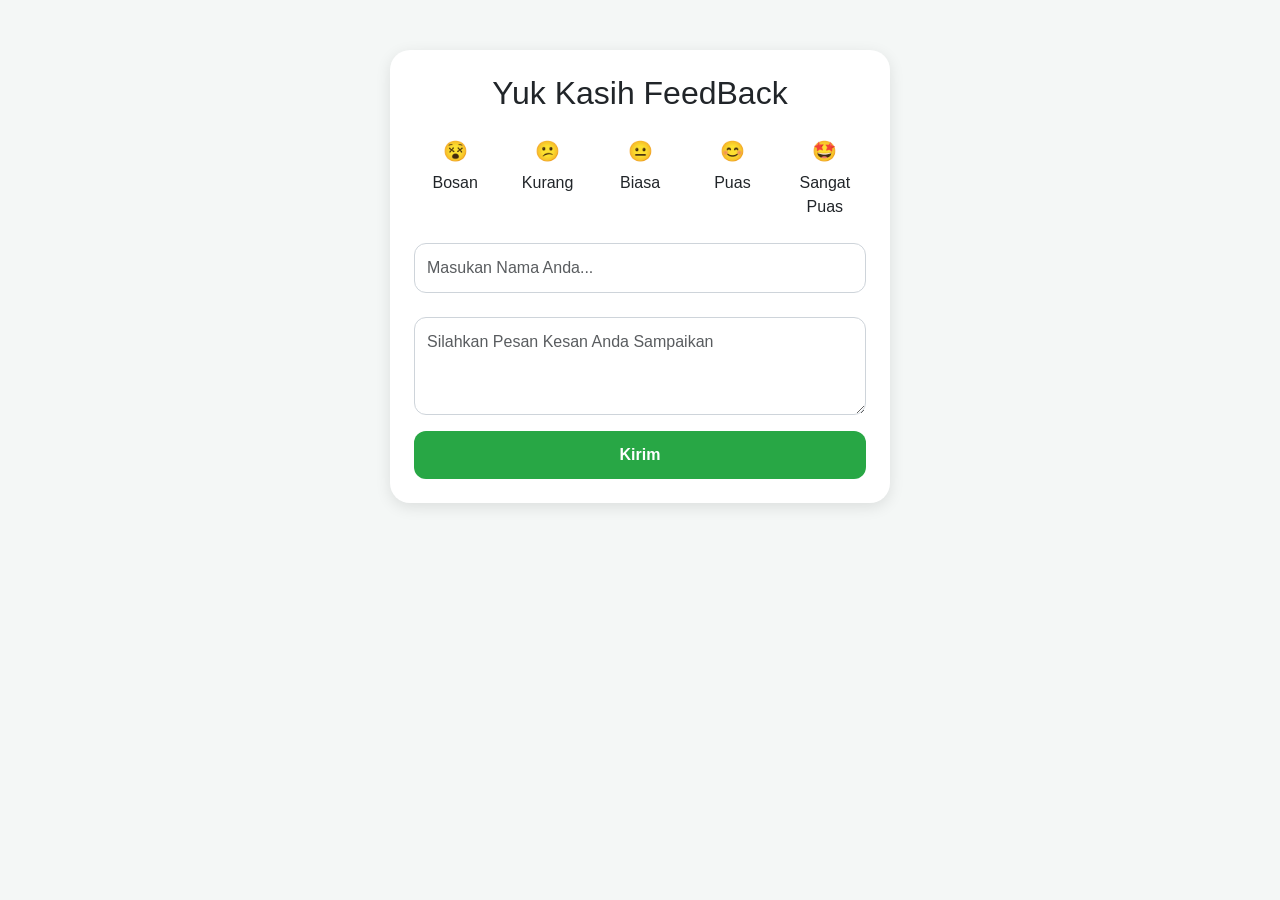
==== referensi.html @ 3b0bbf5f "saya membuat referensi tampilan ui" ====
<!doctype html>
<html lang="en">
  <head>
    <meta charset="UTF-8" />
    <meta name="viewport" content="width=device-width, initial-scale=1.0" />
    <title>Form reaction</title>
    <link href="https://cdn.jsdelivr.net/npm/bootstrap@5.3.0/dist/css/bootstrap.min.css" rel="stylesheet" />
    <link rel="stylesheet" href="style.css" />
  </head>
  <body>
    <div class="container">
      <div class="card form-container p-4 shadow-sm mx-auto">
        <h2 class="text-center mb-4">Yuk Kasih FeedBack</h2>

        <form action="" method="post">
          <div class="emoji-group mb-4">
            <!-- emoji 1 -->
            <input type="radio" class="btn-check" name="rating" id="r1" />
            <label for="r1" class="emoji-label"><span>😵</span>Bosan</label>
            <!-- emoji 2 -->
            <input type="radio" class="btn-check" name="rating" id="r2" />
            <label for="r2" class="emoji-label"><span>😕</span>Kurang</label>
            <!-- emojii 3 -->
            <input type="radio" class="btn-check" name="rating" id="r3" />
            <label for="r3" class="emoji-label"><span>😐</span>Biasa</label>
            <!-- emoji 4 -->
            <input type="radio" class="btn-check" name="rating" id="r4" />
            <label for="r4" class="emoji-label"><span>😊</span>Puas</label>
            <!-- emoji 5 -->
            <input type="radio" class="btn-check" name="rating" id="r5" />
            <label for="r5" class="emoji-label"><span>🤩</span>Sangat Puas</label>
          </div>
          <input type="text" class="form-control mb-4" placeholder="Masukan Nama Anda...">
          <textarea class="form-control mb-3" rows="3" placeholder="Silahkan Pesan Kesan Anda Sampaikan"></textarea>
          <button type="submit" class="btn-custom">Kirim</button>
        </form>
      </div>
    </div>
  </body>
</html>
---- style.css ----
* {
  margin: 0;
  padding: 0;
  font-family: sans-serif;
  box-sizing: border-box;
}

body {
  background-color: #f4f7f6;
  padding-top: 50px;
}

.form-container {
    max-width: 500px;
    border-radius: 20px;
    border: none;
    box-shadow: 0 4px 15px rgba(0,0,0,0.1) !important;
}
.emoji-group {
    display: flex;
    justify-content: space-between;
    gap: 10px;
}

.emoji-label {
    cursor: pointer;
    text-align: center;
    border-radius: 15px;
    transition: all 0.3s ease;
    flex: 1;
    font-size: 16px;
}
.btn-check:checked + .emoji-label {
    background-color: #e8f5e9;
    color: #28a745;
    font-weight: bold;
    border: 1px solid #28a745;
}

.emoji-label span {
    font-size: 20px;
    display: block;
    margin-bottom: 5px;
}

.form-control {
    border-radius: 12px;
    padding: 12px;
    border: 1px solid #ced4da;
}
.btn-custom {
    width: 100%;
    padding: 12px;
    background-color: #28a745;
    color: white;
    border: none;
    border-radius: 12px;
    font-weight: 600;
    transition: 0.3s;
}

.btn-custom:hover {
    background-color: #218838;
}
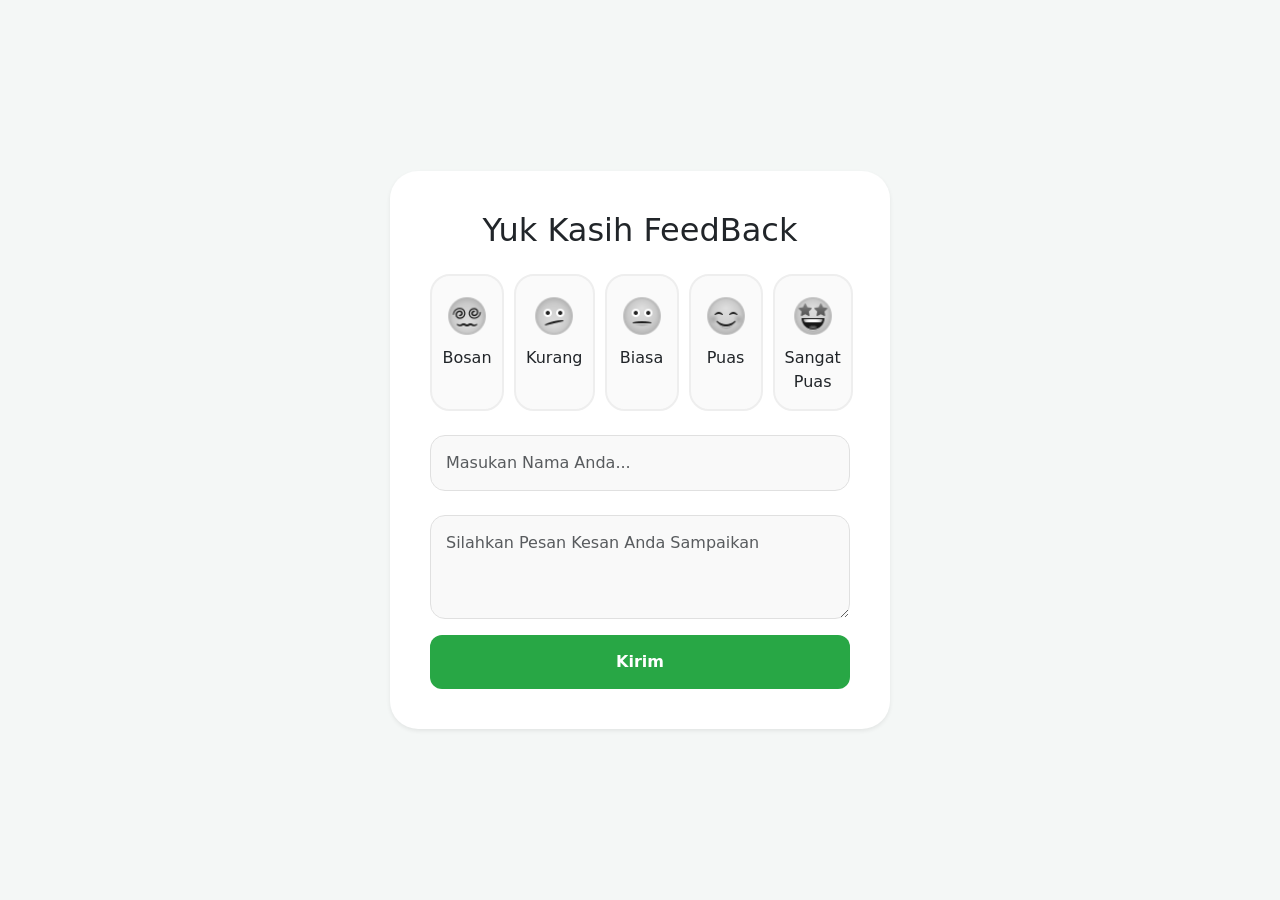
==== commit 0239db8b: "update Ui referensi" ====
--- a/referensi.html
+++ b/referensi.html
@@ -4,6 +4,8 @@
     <meta charset="UTF-8" />
     <meta name="viewport" content="width=device-width, initial-scale=1.0" />
     <title>Form reaction</title>
+    <link href="https://fonts.googleapis.com/css2?family=Material+Symbols+Outlined" rel="stylesheet" />
+    <link href="https://fonts.googleapis.com/css2?family=Poppins:wght@400;600&display=swap" rel="stylesheet" />
     <link href="https://cdn.jsdelivr.net/npm/bootstrap@5.3.0/dist/css/bootstrap.min.css" rel="stylesheet" />
     <link rel="stylesheet" href="style.css" />
   </head>
@@ -16,21 +18,21 @@
           <div class="emoji-group mb-4">
             <!-- emoji 1 -->
             <input type="radio" class="btn-check" name="rating" id="r1" />
-            <label for="r1" class="emoji-label"><span>😵</span>Bosan</label>
+            <label for="r1" class="emoji-label"><img src="assets/img/bosan.png" alt="" />Bosan</label>
             <!-- emoji 2 -->
             <input type="radio" class="btn-check" name="rating" id="r2" />
-            <label for="r2" class="emoji-label"><span>😕</span>Kurang</label>
+            <label for="r2" class="emoji-label"><img src="assets/img/kurang.png" alt="" />Kurang</label>
             <!-- emojii 3 -->
             <input type="radio" class="btn-check" name="rating" id="r3" />
-            <label for="r3" class="emoji-label"><span>😐</span>Biasa</label>
+            <label for="r3" class="emoji-label"><img src="assets/img/biasa.png" alt="" />Biasa</label>
             <!-- emoji 4 -->
             <input type="radio" class="btn-check" name="rating" id="r4" />
-            <label for="r4" class="emoji-label"><span>😊</span>Puas</label>
+            <label for="r4" class="emoji-label"><img src="assets/img/Puas.png" alt="" />Puas</label>
             <!-- emoji 5 -->
             <input type="radio" class="btn-check" name="rating" id="r5" />
-            <label for="r5" class="emoji-label"><span>🤩</span>Sangat Puas</label>
+            <label for="r5" class="emoji-label"><img src="assets/img/sangat-puas.png" alt="" />Sangat Puas</label>
           </div>
-          <input type="text" class="form-control mb-4" placeholder="Masukan Nama Anda...">
+          <input type="text" class="form-control mb-4" placeholder="Masukan Nama Anda..." />
           <textarea class="form-control mb-3" rows="3" placeholder="Silahkan Pesan Kesan Anda Sampaikan"></textarea>
           <button type="submit" class="btn-custom">Kirim</button>
         </form>
--- a/style.css
+++ b/style.css
@@ -1,64 +1,92 @@
-* {
-  margin: 0;
-  padding: 0;
-  font-family: sans-serif;
-  box-sizing: border-box;
-}
-
 body {
   background-color: #f4f7f6;
-  padding-top: 50px;
+  padding: 10px;
+  min-height: 100vh;
+  display: flex;
+  justify-content: center;
+  align-items: center;
 }
 
 .form-container {
-    max-width: 500px;
-    border-radius: 20px;
-    border: none;
-    box-shadow: 0 4px 15px rgba(0,0,0,0.1) !important;
+  max-width: 500px;
+  width: 100%;
+  background: white;
+  margin: 0 auto;
+  border-radius: 28px;
+  border: none;
+  padding: 40px !important;
+  box-shadow: 0 15px 35px rgba(0, 0, 0, 0.1);
 }
 .emoji-group {
-    display: flex;
-    justify-content: space-between;
-    gap: 10px;
+  display: flex;
+  justify-content: space-between;
+  margin-bottom: 35px;
+  gap: 10px;
 }
 
 .emoji-label {
-    cursor: pointer;
-    text-align: center;
-    border-radius: 15px;
-    transition: all 0.3s ease;
-    flex: 1;
-    font-size: 16px;
+  cursor: pointer;
+  text-align: center;
+  border: 2px solid #eee;
+  background: #fafafa;
+  padding: 15px 10px;
+  transition: all 0.3s ease;
+  border-radius: 20px;
+  flex: 1;
+  font-size: 16px;
 }
 .btn-check:checked + .emoji-label {
-    background-color: #e8f5e9;
-    color: #28a745;
-    font-weight: bold;
-    border: 1px solid #28a745;
+  background-color: #e8f5e9;
+  border-color: #28a745;
+  color: #28a745;
+  font-weight: bold;
+  border: 1px solid #28a745;
 }
-
+.btn-check:checked + .emoji-label img {
+  filter: grayscale(0%);
+  transform: scale(1.1);
+}
+.emoji-label img {
+  width: 50px;
+  display: block;
+  margin: 0 auto 5px;
+  filter: grayscale(100%);
+  transition: all 0.3s ease;
+}
+.emoji-label:hover img {
+  filter: grayscale(50%);
+}
 .emoji-label span {
-    font-size: 20px;
-    display: block;
-    margin-bottom: 5px;
+  font-size: 20px;
+  display: block;
+  margin-bottom: 5px;
 }
 
 .form-control {
-    border-radius: 12px;
-    padding: 12px;
-    border: 1px solid #ced4da;
+  background-color: #f9f9f9;
+  border: 1px solid #e0e0e0;
+  border-radius: 15px;
+  padding: 15px;
+  font-size: 16px;
+}
+
+.form-control:focus {
+  background-color: #fff;
+  border-color: #28a745;
+  box-shadow: 0 0 0 0.25rem rgba(40, 167, 69, 0.1);
 }
 .btn-custom {
-    width: 100%;
-    padding: 12px;
-    background-color: #28a745;
-    color: white;
-    border: none;
-    border-radius: 12px;
-    font-weight: 600;
-    transition: 0.3s;
+  width: 100%;
+  padding: 15px;
+  background-color: #28a745;
+  color: white;
+  border: none;
+  border-radius: 12px;
+  font-weight: 600;
+  transition: 0.3s;
+  transform: none;
 }
 
 .btn-custom:hover {
-    background-color: #218838;
+  background-color: #218838;
 }
